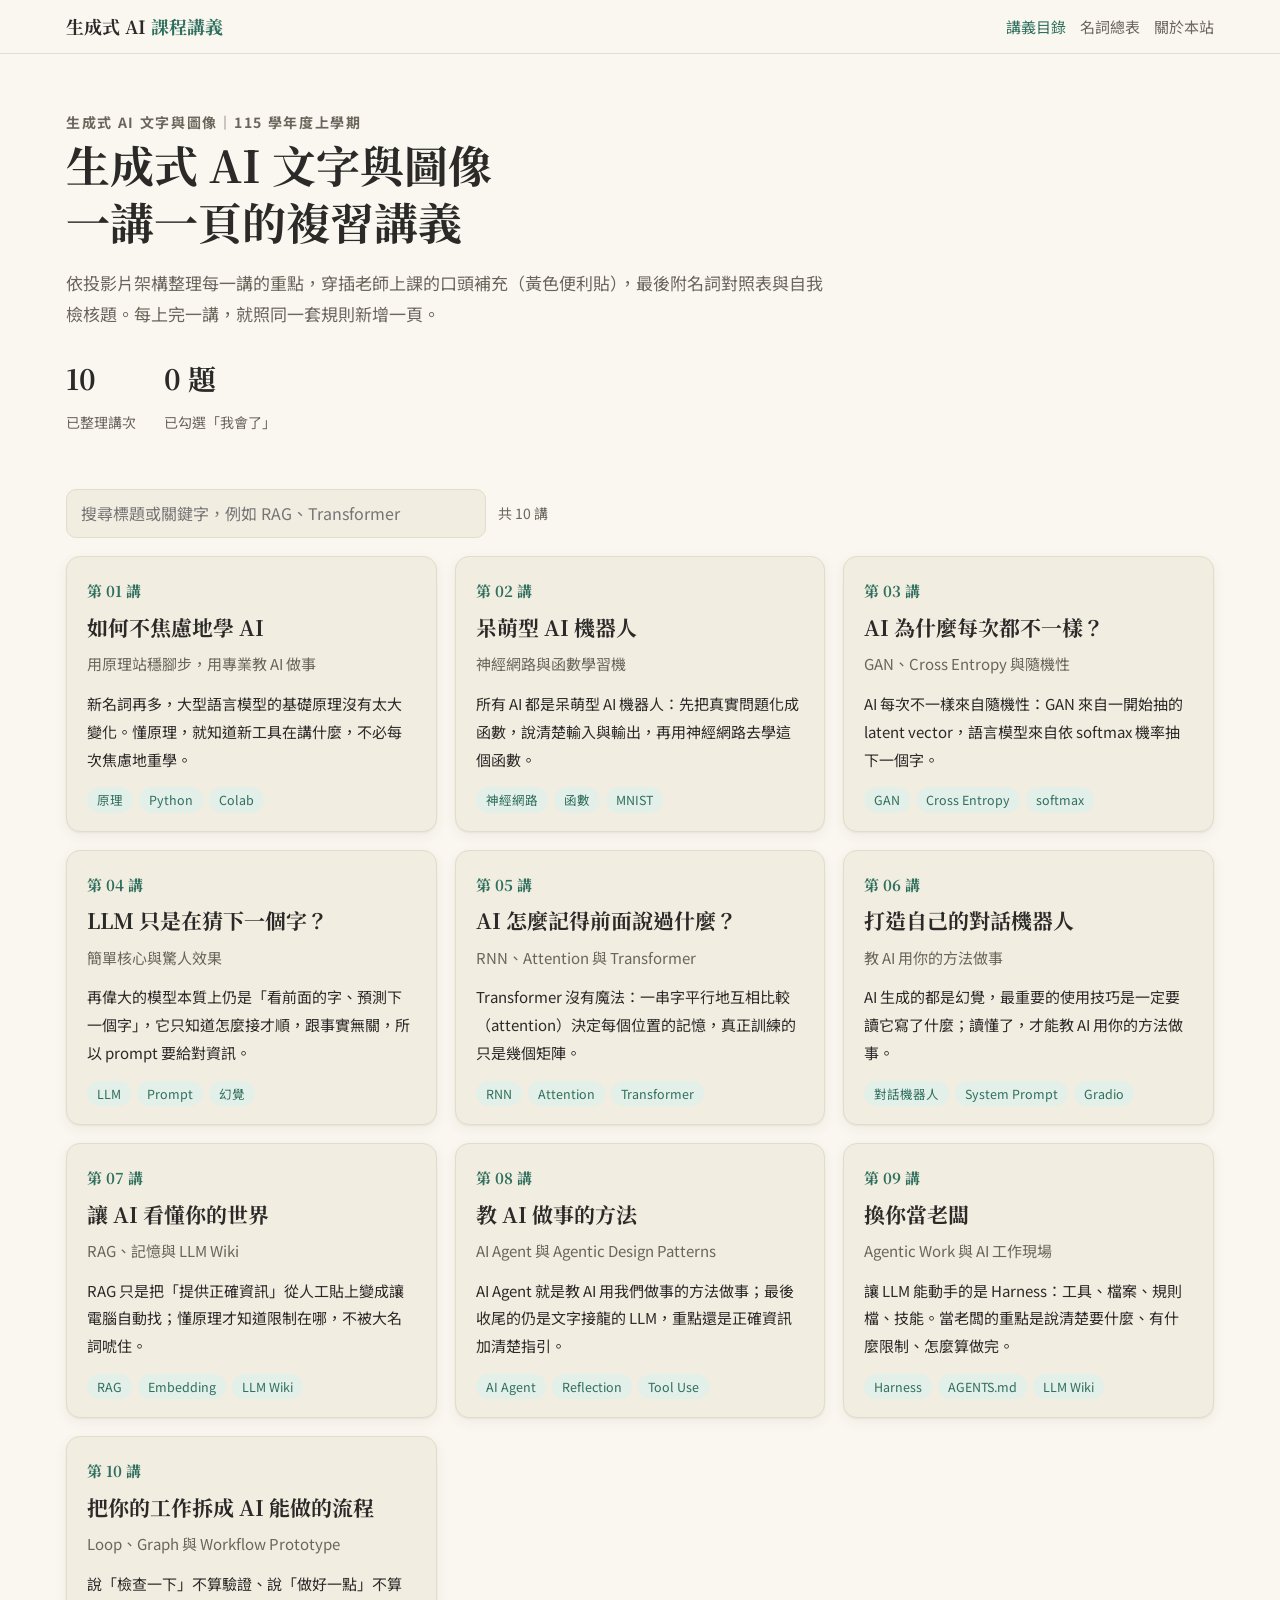
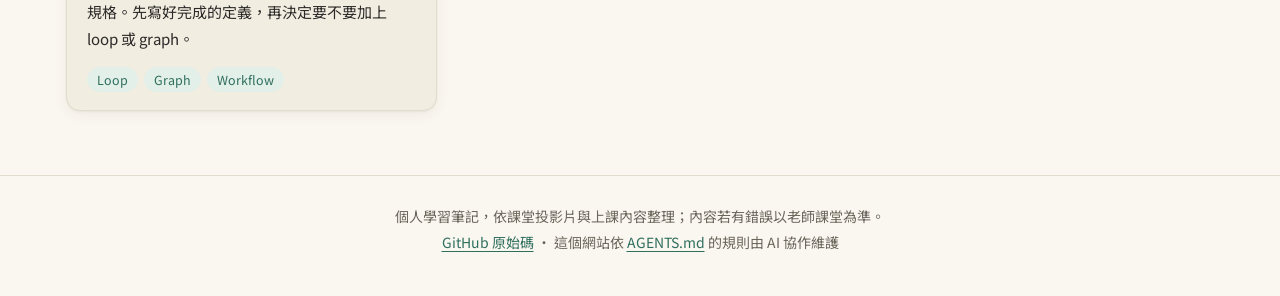
==== index.html @ 7ac34c0b "建立課程講義網站：AGENTS.md 規則、10 講講義、四個頁面與檢查腳本 Co-Authored-By: Claude Opus 5.5 <noreply@anthropic.com>" ====
<!doctype html>
<html lang="zh-Hant-TW">
<head>
  <meta charset="utf-8">
  <meta name="viewport" content="width=device-width, initial-scale=1">
  <title>生成式 AI 課程講義</title>
  <meta name="description" content="生成式 AI 文字與圖像課程的個人講義網站：每一講的投影片重點、老師補充、名詞對照與自我檢核。">
  <link rel="preconnect" href="https://fonts.googleapis.com">
  <link rel="preconnect" href="https://fonts.gstatic.com" crossorigin>
  <link href="https://fonts.googleapis.com/css2?family=Noto+Sans+TC:wght@400;700&family=Noto+Serif+TC:wght@700&display=swap" rel="stylesheet">
  <link rel="stylesheet" href="assets/style.css">
</head>
<body>
  <main class="page">
    <section class="hero">
      <p class="eyebrow" id="term">課程筆記</p>
      <h1>生成式 AI 文字與圖像<br>一講一頁的複習講義</h1>
      <p>依投影片架構整理每一講的重點，穿插老師上課的口頭補充（黃色便利貼），最後附名詞對照表與自我檢核題。每上完一講，就照同一套規則新增一頁。</p>
      <div class="stats">
        <div><b id="stat-lessons">–</b><span>已整理講次</span></div>
        <div><b id="stat-quiz">–</b><span>已勾選「我會了」</span></div>
      </div>
    </section>

    <div class="toolbar">
      <input class="search" id="search" type="search" placeholder="搜尋標題或關鍵字，例如 RAG、Transformer" aria-label="搜尋講義">
      <span class="count" id="count"></span>
    </div>
    <ul class="cards" id="cards"><li class="loading">載入講義目錄中…</li></ul>
  </main>

  <script src="assets/common.js"></script>
  <script>
    renderChrome("home");
    const cardsEl = document.getElementById("cards");

    function progress(id) {
      const total = +(store(`quiz-${id}-total`) || 0);
      const done = +(store(`quiz-${id}-done`) || 0);
      return { total, done };
    }

    function card(l) {
      const p = progress(l.id);
      const prog = p.total ? `<span class="progress">自我檢核 ${p.done} / ${p.total}</span>` : "";
      return `<li><a class="card" href="lesson.html?id=${esc(l.id)}">
        <span class="num">第 ${esc(l.id)} 講</span>
        <h2>${esc(l.title)}</h2>
        <p class="sub">${esc(l.subtitle)}</p>
        <p class="sum">${esc(l.summary)}</p>
        <span class="tags">${l.tags.map((t) => `<span class="tag">${esc(t)}</span>`).join("")}</span>
        ${prog}
      </a></li>`;
    }

    loadLessons().then((data) => {
      const lessons = data.lessons;
      document.getElementById("term").textContent = `${data.course}｜${data.term}`;
      document.getElementById("stat-lessons").textContent = lessons.length;
      const done = lessons.reduce((s, l) => s + progress(l.id).done, 0);
      const total = lessons.reduce((s, l) => s + progress(l.id).total, 0);
      document.getElementById("stat-quiz").textContent = total ? `${done} 題` : "0 題";

      const search = document.getElementById("search");
      const draw = () => {
        const q = search.value.trim().toLowerCase();
        const hit = lessons.filter((l) =>
          !q || [l.id, l.title, l.subtitle, l.summary, ...l.tags].join(" ").toLowerCase().includes(q));
        cardsEl.innerHTML = hit.length ? hit.map(card).join("") : `<li class="empty">找不到符合「${esc(search.value)}」的講義。</li>`;
        document.getElementById("count").textContent = q ? `找到 ${hit.length} 講` : `共 ${lessons.length} 講`;
      };
      search.addEventListener("input", draw);
      draw();
    }).catch((e) => {
      cardsEl.innerHTML = `<li class="empty">${esc(e.message)}。如果是直接雙擊打開檔案，請改用本機伺服器預覽（見 README）。</li>`;
    });
  </script>
</body>
</html>
---- assets/style.css ----
/* 全站唯一樣式表。顏色只用這裡的變數（見 AGENTS.md 第 6 節）。 */
:root {
  --paper: #faf7f0;        /* 米白底 */
  --paper-2: #f2ede1;      /* 卡片、表頭 */
  --ink: #2b2a28;          /* 深墨文字 */
  --ink-soft: #6b665c;     /* 次要文字 */
  --line: #e2dccd;         /* 分隔線 */
  --accent: #2f6f5e;       /* 墨綠：連結、重點框 */
  --accent-soft: #e3efe9;
  --marker: #fff1b8;       /* 螢光黃：只給 💬 老師補充 */
  --marker-edge: #e6c34a;
  --code-bg: #efe9dc;
  --shadow: 0 1px 2px rgba(60, 50, 30, .06), 0 4px 14px rgba(60, 50, 30, .06);
  --serif: "Noto Serif TC", "Songti TC", serif;
  --sans: "Noto Sans TC", "PingFang TC", "Microsoft JhengHei", sans-serif;
  --mono: ui-monospace, "Cascadia Code", Consolas, monospace;
  --measure: 72ch;
  color-scheme: light;
}

@media (prefers-color-scheme: dark) {
  :root {
    --paper: #1c1b19;
    --paper-2: #262421;
    --ink: #ece7dc;
    --ink-soft: #a9a294;
    --line: #3a3732;
    --accent: #7cc4ad;
    --accent-soft: #23332d;
    --marker: #3b3420;
    --marker-edge: #b8973a;
    --code-bg: #2a2825;
    --shadow: 0 1px 2px rgba(0, 0, 0, .3);
    color-scheme: dark;
  }
}

* { box-sizing: border-box; }
html { -webkit-text-size-adjust: 100%; }
body {
  margin: 0;
  background: var(--paper);
  color: var(--ink);
  font-family: var(--sans);
  font-size: 17px;
  line-height: 1.85;
}
a { color: var(--accent); text-underline-offset: 3px; }
a:hover { text-decoration-thickness: 2px; }
img { max-width: 100%; }

/* ---------- 頁首／頁尾 ---------- */
.site-header {
  border-bottom: 1px solid var(--line);
  background: var(--paper);
  position: sticky; top: 0; z-index: 10;
}
.site-header .wrap {
  display: flex; align-items: center; gap: 16px;
  max-width: 1180px; margin: 0 auto; padding: 10px 16px;
}
.brand {
  font-family: var(--serif); font-weight: 700; font-size: 18px;
  color: var(--ink); text-decoration: none; margin-right: auto;
  white-space: nowrap; overflow: hidden; text-overflow: ellipsis;
}
.brand span { color: var(--accent); }
.site-nav { display: flex; gap: 14px; font-size: 15px; }
.site-nav a { color: var(--ink-soft); text-decoration: none; white-space: nowrap; }
.site-nav a[aria-current="page"], .site-nav a:hover { color: var(--accent); }
.site-footer {
  border-top: 1px solid var(--line);
  color: var(--ink-soft); font-size: 14px;
  padding: 28px 16px 40px; text-align: center; margin-top: 64px;
}

.page { max-width: 1180px; margin: 0 auto; padding: 0 16px; }

/* ---------- 首頁 ---------- */
.hero { padding: 56px 0 28px; max-width: 760px; }
.eyebrow { color: var(--accent); font-size: 14px; letter-spacing: .12em; font-weight: 700; margin: 0 0 8px; }
.hero h1 { font-family: var(--serif); font-size: clamp(30px, 6vw, 44px); line-height: 1.3; margin: 0 0 16px; }
.hero p { color: var(--ink-soft); margin: 0; }
.stats { display: flex; gap: 28px; margin: 24px 0 0; flex-wrap: wrap; }
.stats b { display: block; font-family: var(--serif); font-size: 28px; color: var(--ink); }
.stats span { font-size: 14px; color: var(--ink-soft); }

.toolbar { display: flex; gap: 12px; align-items: center; margin: 24px 0 18px; flex-wrap: wrap; }
.search {
  flex: 1 1 260px; max-width: 420px;
  font: inherit; font-size: 16px; color: var(--ink);
  background: var(--paper-2); border: 1px solid var(--line);
  border-radius: 10px; padding: 9px 14px;
}
.search:focus { outline: 2px solid var(--accent); outline-offset: 1px; }
.toolbar .count { color: var(--ink-soft); font-size: 14px; }

.cards { display: grid; grid-template-columns: repeat(auto-fill, minmax(300px, 1fr)); gap: 18px; padding: 0; margin: 0; list-style: none; }
.card {
  display: flex; flex-direction: column; gap: 8px;
  background: var(--paper-2); border: 1px solid var(--line); border-radius: 14px;
  padding: 20px 20px 18px; color: inherit; text-decoration: none;
  box-shadow: var(--shadow); transition: transform .15s, border-color .15s;
  height: 100%;
}
.card:hover { transform: translateY(-2px); border-color: var(--accent); }
.card .num { font-family: var(--serif); font-size: 15px; color: var(--accent); font-weight: 700; }
.card h2 { font-family: var(--serif); font-size: 21px; line-height: 1.4; margin: 0; }
.card .sub { color: var(--ink-soft); font-size: 15px; margin: 0; }
.card .sum { font-size: 15px; margin: 4px 0 0; flex: 1; }
.tags { display: flex; flex-wrap: wrap; gap: 6px; margin-top: 6px; }
.tag { font-size: 12.5px; background: var(--accent-soft); color: var(--accent); border-radius: 999px; padding: 1px 10px; }
.card .progress { font-size: 13px; color: var(--ink-soft); }
.empty { color: var(--ink-soft); padding: 24px 0; }

/* ---------- 講義頁 ---------- */
.lesson-layout { display: grid; grid-template-columns: 240px minmax(0, 1fr); gap: 48px; padding-top: 32px; }
.toc { position: sticky; top: 76px; align-self: start; max-height: calc(100vh - 96px); overflow: auto; font-size: 14px; padding-right: 8px; }
.toc h2 { font-size: 13px; letter-spacing: .1em; color: var(--ink-soft); margin: 0 0 8px; }
.toc ol { list-style: none; padding: 0; margin: 0; }
.toc a { display: block; color: var(--ink-soft); text-decoration: none; padding: 4px 0 4px 10px; border-left: 2px solid var(--line); line-height: 1.5; }
.toc a:hover, .toc a.active { color: var(--accent); border-left-color: var(--accent); }
.toc details summary { display: none; }

.article { max-width: var(--measure); min-width: 0; }
.crumb { font-size: 14px; color: var(--ink-soft); margin: 0 0 12px; }
.article h1 { font-family: var(--serif); font-size: clamp(26px, 5vw, 36px); line-height: 1.35; margin: 0 0 20px; }
.article h1 small { display: block; font-size: .55em; color: var(--accent); font-weight: 700; letter-spacing: .08em; margin-bottom: 6px; }
.article h2 { font-family: var(--serif); font-size: 25px; line-height: 1.4; margin: 2.4em 0 .7em; padding-bottom: 6px; border-bottom: 1px solid var(--line); scroll-margin-top: 80px; }
.article h3 { font-size: 19px; margin: 1.8em 0 .5em; scroll-margin-top: 80px; }
.article h4 { font-size: 17px; margin: 1.4em 0 .4em; }
.article p, .article li { overflow-wrap: anywhere; }
.article blockquote { margin: 1em 0; padding: 4px 16px; border-left: 3px solid var(--line); color: var(--ink-soft); }
.article hr { border: 0; border-top: 1px dashed var(--line); margin: 2em 0; }
.article code { font-family: var(--mono); font-size: .9em; background: var(--code-bg); padding: 1px 5px; border-radius: 4px; }
.article pre { background: var(--code-bg); padding: 14px 16px; border-radius: 10px; overflow-x: auto; line-height: 1.6; }
.article pre code { background: none; padding: 0; }
.table-wrap { overflow-x: auto; margin: 1em 0; border: 1px solid var(--line); border-radius: 10px; }
.article table { border-collapse: collapse; width: 100%; font-size: 15px; line-height: 1.6; }
.article th, .article td { padding: 8px 12px; border-bottom: 1px solid var(--line); text-align: left; vertical-align: top; }
.article th { background: var(--paper-2); white-space: nowrap; }
.article tr:last-child td { border-bottom: 0; }
.katex-display { overflow-x: auto; overflow-y: hidden; padding: 4px 0; }
.mermaid { background: var(--paper-2); border-radius: 10px; padding: 12px; overflow-x: auto; text-align: center; }

/* 💬 老師補充：螢光便利貼 */
.teacher-note {
  background: var(--marker); border-left: 4px solid var(--marker-edge);
  border-radius: 4px 10px 10px 4px; padding: 10px 16px; margin: 1em 0;
}
.teacher-note > p:first-child { margin: 0 0 4px; font-weight: 700; }
.teacher-note ul, .teacher-note ol { margin: 0; padding-left: 1.3em; }
.teacher-note p:last-child { margin-bottom: 0; }
h2.spoken, h3.spoken { color: var(--ink); }
h2.spoken::after { content: "課堂口述"; font-family: var(--sans); font-size: 12px; font-weight: 700; color: var(--ink); background: var(--marker); border: 1px solid var(--marker-edge); border-radius: 999px; padding: 1px 8px; margin-left: 10px; vertical-align: middle; }

/* 最重要的觀念：綠色重點框 */
.key-idea { background: var(--accent-soft); border: 1px solid var(--accent); border-radius: 12px; padding: 14px 18px; margin: 1.2em 0; }

/* 自我檢核：勾選 */
.quiz { list-style: none; padding: 0; counter-reset: q; }
.quiz li { counter-increment: q; display: flex; gap: 12px; align-items: flex-start; padding: 10px 14px; margin: 8px 0; background: var(--paper-2); border: 1px solid var(--line); border-radius: 10px; }
.quiz li::before { content: counter(q); font-family: var(--serif); font-weight: 700; color: var(--accent); min-width: 1.4em; }
.quiz li .q { flex: 1; }
.quiz label { display: flex; align-items: center; gap: 4px; font-size: 13px; color: var(--ink-soft); white-space: nowrap; cursor: pointer; }
.quiz input { accent-color: var(--accent); width: 18px; height: 18px; }
.quiz li.done { border-color: var(--accent); }
.quiz li.done .q { color: var(--ink-soft); }
.quiz-meter { font-size: 14px; color: var(--ink-soft); }

.pager { display: grid; grid-template-columns: 1fr 1fr; gap: 14px; margin-top: 56px; }
.pager a { display: block; padding: 14px 16px; border: 1px solid var(--line); border-radius: 12px; text-decoration: none; color: inherit; background: var(--paper-2); }
.pager a:hover { border-color: var(--accent); }
.pager small { display: block; color: var(--ink-soft); font-size: 13px; }
.pager .next { text-align: right; grid-column: 2; }
.source-link { font-size: 14px; color: var(--ink-soft); margin-top: 24px; }
.loading { color: var(--ink-soft); padding: 40px 0; }

/* ---------- 名詞總表 ---------- */
.gloss-table td:first-child { font-weight: 700; min-width: 9em; }
.gloss-table td:last-child { white-space: nowrap; }
.gloss-table a { font-size: 13px; }

/* ---------- 關於 ---------- */
.prose { max-width: var(--measure); padding-top: 40px; }
.prose h1 { font-family: var(--serif); font-size: clamp(28px, 5vw, 38px); line-height: 1.35; }
.prose h2 { font-family: var(--serif); font-size: 23px; margin-top: 2em; }
.steps { counter-reset: s; list-style: none; padding: 0; }
.steps li { counter-increment: s; position: relative; padding: 0 0 18px 48px; }
.steps li::before { content: counter(s); position: absolute; left: 0; top: 2px; width: 32px; height: 32px; border-radius: 50%; background: var(--accent); color: var(--paper); font-weight: 700; display: grid; place-items: center; font-size: 15px; }

/* ---------- 手機 ---------- */
@media (max-width: 900px) {
  .lesson-layout { grid-template-columns: minmax(0, 1fr); gap: 0; padding-top: 20px; }
  .toc { position: static; max-height: none; margin-bottom: 16px; padding: 0; }
  .toc details { border: 1px solid var(--line); border-radius: 10px; padding: 8px 14px; background: var(--paper-2); }
  .toc details summary { display: list-item; cursor: pointer; font-weight: 700; color: var(--ink); }
  .toc details h2 { display: none; }
  .toc details[open] ol { margin-top: 8px; }
}
@media (max-width: 520px) {
  body { font-size: 16px; }
  .site-nav { gap: 10px; font-size: 14px; }
  .brand { font-size: 16px; }
  .pager { grid-template-columns: 1fr; }
  .pager .next { grid-column: 1; }
  .quiz li { flex-wrap: wrap; }
  .gloss-table thead { display: none; }
  .gloss-table tr { display: block; padding: 10px 14px; border-bottom: 1px solid var(--line); }
  .gloss-table td { display: block; padding: 0; border: 0; min-width: 0; }
  .gloss-table td:first-child { min-width: 0; }
  .gloss-table td:last-child { margin-top: 2px; }
}
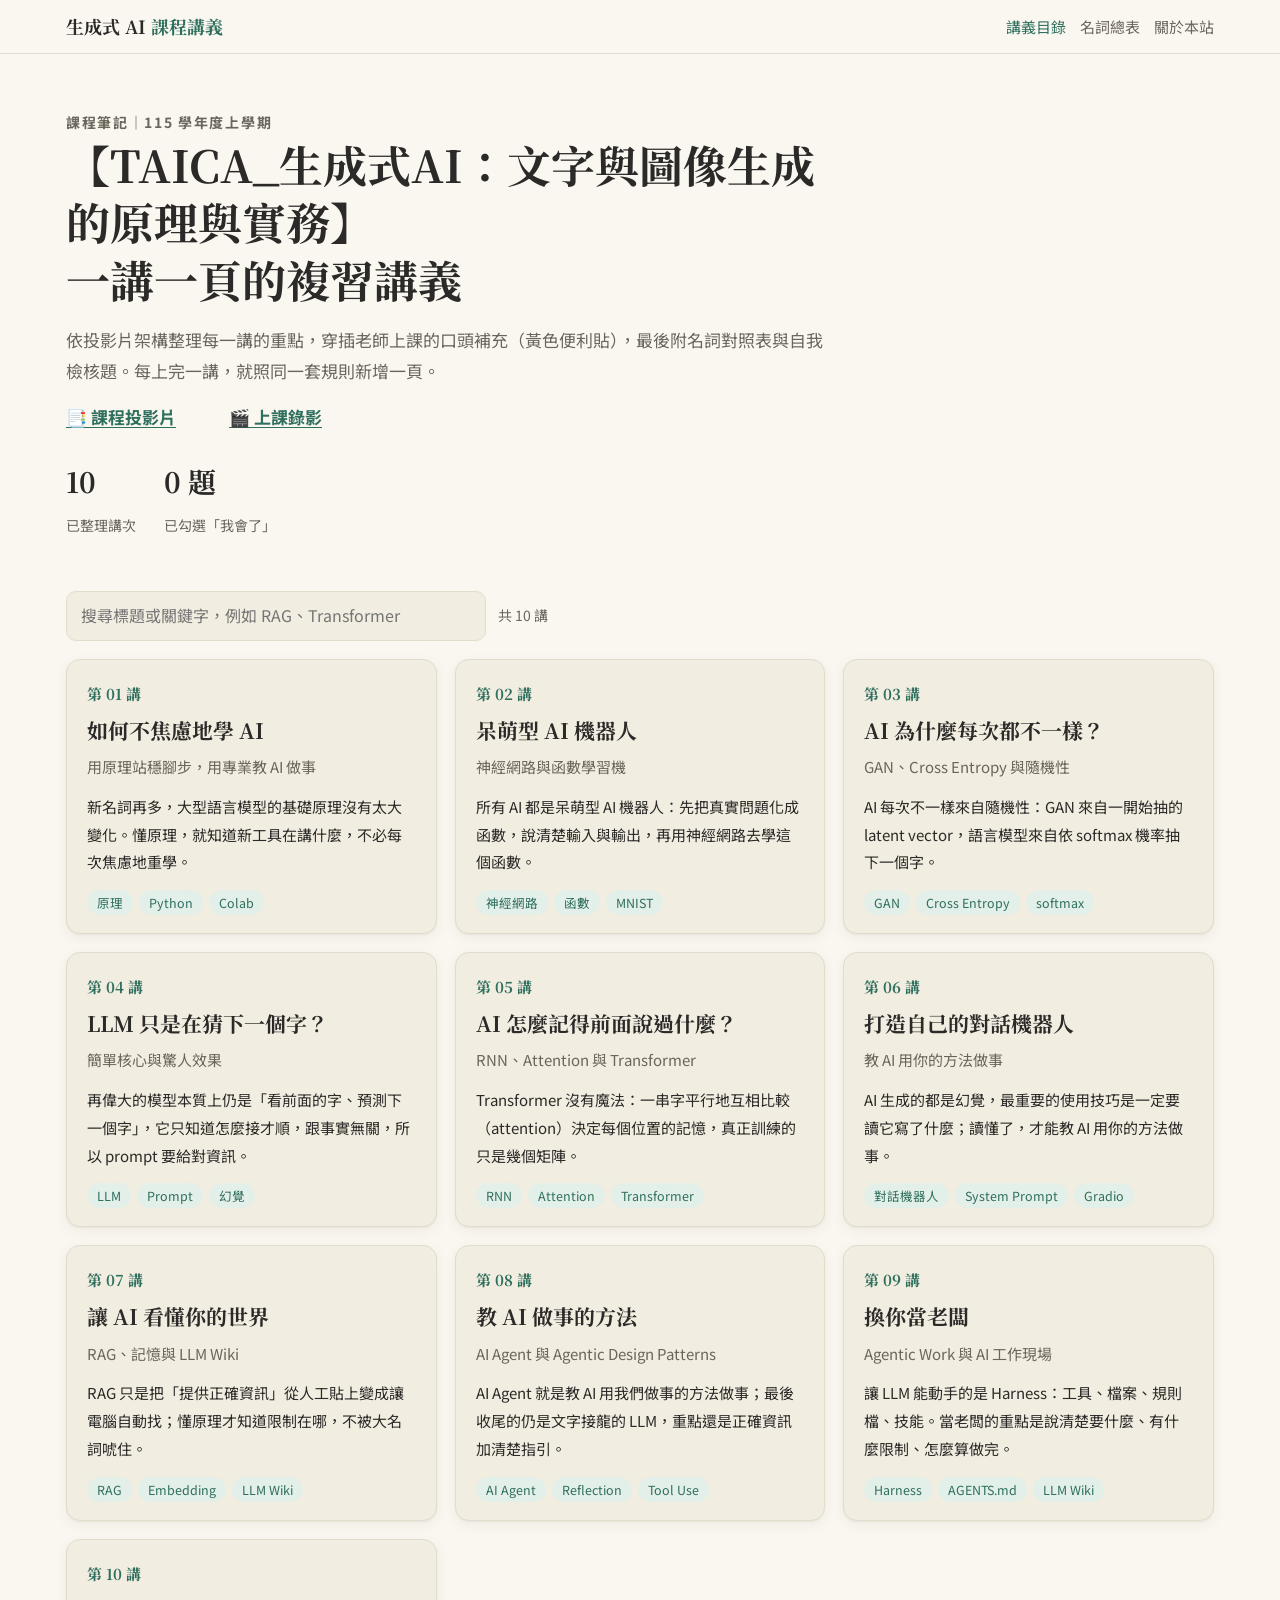
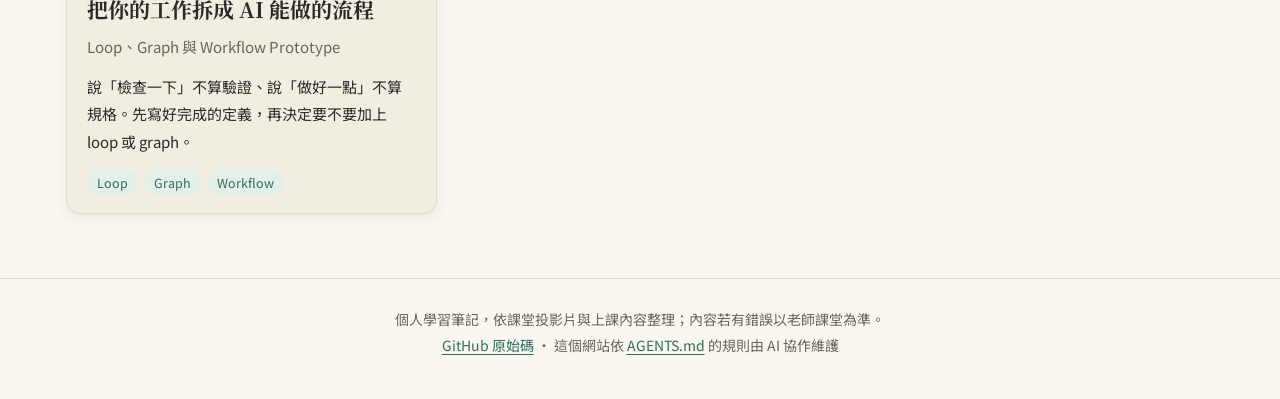
==== commit 5901255b: "課程全名、課程投影片連結、移除本機檔案連結並加入檢查 - 課程名稱改為【TAICA_生成式AI：文字與圖像生成的原理與實務】 - 首頁與錄影下方加【課程投影片】連結（集中在 common.js 的 S" ====
--- a/index.html
+++ b/index.html
@@ -4,7 +4,7 @@
   <meta charset="utf-8">
   <meta name="viewport" content="width=device-width, initial-scale=1">
   <title>生成式 AI 課程講義</title>
-  <meta name="description" content="生成式 AI 文字與圖像課程的個人講義網站：每一講的投影片重點、老師補充、名詞對照與自我檢核。">
+  <meta name="description" content="【TAICA_生成式AI：文字與圖像生成的原理與實務】課程的個人講義網站：每一講的投影片重點、老師補充、名詞對照與自我檢核。">
   <link rel="preconnect" href="https://fonts.googleapis.com">
   <link rel="preconnect" href="https://fonts.gstatic.com" crossorigin>
   <link href="https://fonts.googleapis.com/css2?family=Noto+Sans+TC:wght@400;700&family=Noto+Serif+TC:wght@700&display=swap" rel="stylesheet">
@@ -14,8 +14,9 @@
   <main class="page">
     <section class="hero">
       <p class="eyebrow" id="term">課程筆記</p>
-      <h1>生成式 AI 文字與圖像<br>一講一頁的複習講義</h1>
+      <h1>【TAICA_生成式AI：文字與圖像生成的原理與實務】<br>一講一頁的複習講義</h1>
       <p>依投影片架構整理每一講的重點，穿插老師上課的口頭補充（黃色便利貼），最後附名詞對照表與自我檢核題。每上完一講，就照同一套規則新增一頁。</p>
+      <p class="hero-links"><a href="https://yenlung.me/1151GenAI" target="_blank" rel="noopener">📑 課程投影片</a>　<a href="https://www.youtube.com/@ive-iveai/streams" target="_blank" rel="noopener">🎬 上課錄影</a></p>
       <div class="stats">
         <div><b id="stat-lessons">–</b><span>已整理講次</span></div>
         <div><b id="stat-quiz">–</b><span>已勾選「我會了」</span></div>
@@ -55,7 +56,7 @@
 
     loadLessons().then((data) => {
       const lessons = data.lessons;
-      document.getElementById("term").textContent = `${data.course}｜${data.term}`;
+      document.getElementById("term").textContent = `課程筆記｜${data.term}`;
       document.getElementById("stat-lessons").textContent = lessons.length;
       const done = lessons.reduce((s, l) => s + progress(l.id).done, 0);
       const total = lessons.reduce((s, l) => s + progress(l.id).total, 0);
--- a/assets/style.css
+++ b/assets/style.css
@@ -81,6 +81,7 @@
 .eyebrow { color: var(--accent); font-size: 14px; letter-spacing: .12em; font-weight: 700; margin: 0 0 8px; }
 .hero h1 { font-family: var(--serif); font-size: clamp(30px, 6vw, 44px); line-height: 1.3; margin: 0 0 16px; }
 .hero p { color: var(--ink-soft); margin: 0; }
+.hero p.hero-links { margin-top: 14px; display: flex; flex-wrap: wrap; gap: 6px 18px; font-weight: 700; }
 .stats { display: flex; gap: 28px; margin: 24px 0 0; flex-wrap: wrap; }
 .stats b { display: block; font-family: var(--serif); font-size: 28px; color: var(--ink); }
 .stats span { font-size: 14px; color: var(--ink-soft); }
@@ -143,6 +144,14 @@
 .katex-display { overflow-x: auto; overflow-y: hidden; padding: 4px 0; }
 .mermaid { background: var(--paper-2); border-radius: 10px; padding: 12px; overflow-x: auto; text-align: center; }
 
+/* 上課錄影 */
+.video { margin: 0 0 1.6em; }
+.video-frame { position: relative; aspect-ratio: 16 / 9; background: var(--paper-2); border: 1px solid var(--line); border-radius: 12px; overflow: hidden; }
+.video-frame iframe { position: absolute; inset: 0; width: 100%; height: 100%; border: 0; }
+.video-note { font-size: 13.5px; color: var(--ink-soft); margin: 8px 0 0; line-height: 1.6; }
+a.timestamp { font-variant-numeric: tabular-nums; text-decoration-style: dotted; }
+a.timestamp::before { content: "▶ "; font-size: .75em; }
+
 /* 💬 老師補充：螢光便利貼 */
 .teacher-note {
   background: var(--marker); border-left: 4px solid var(--marker-edge);
